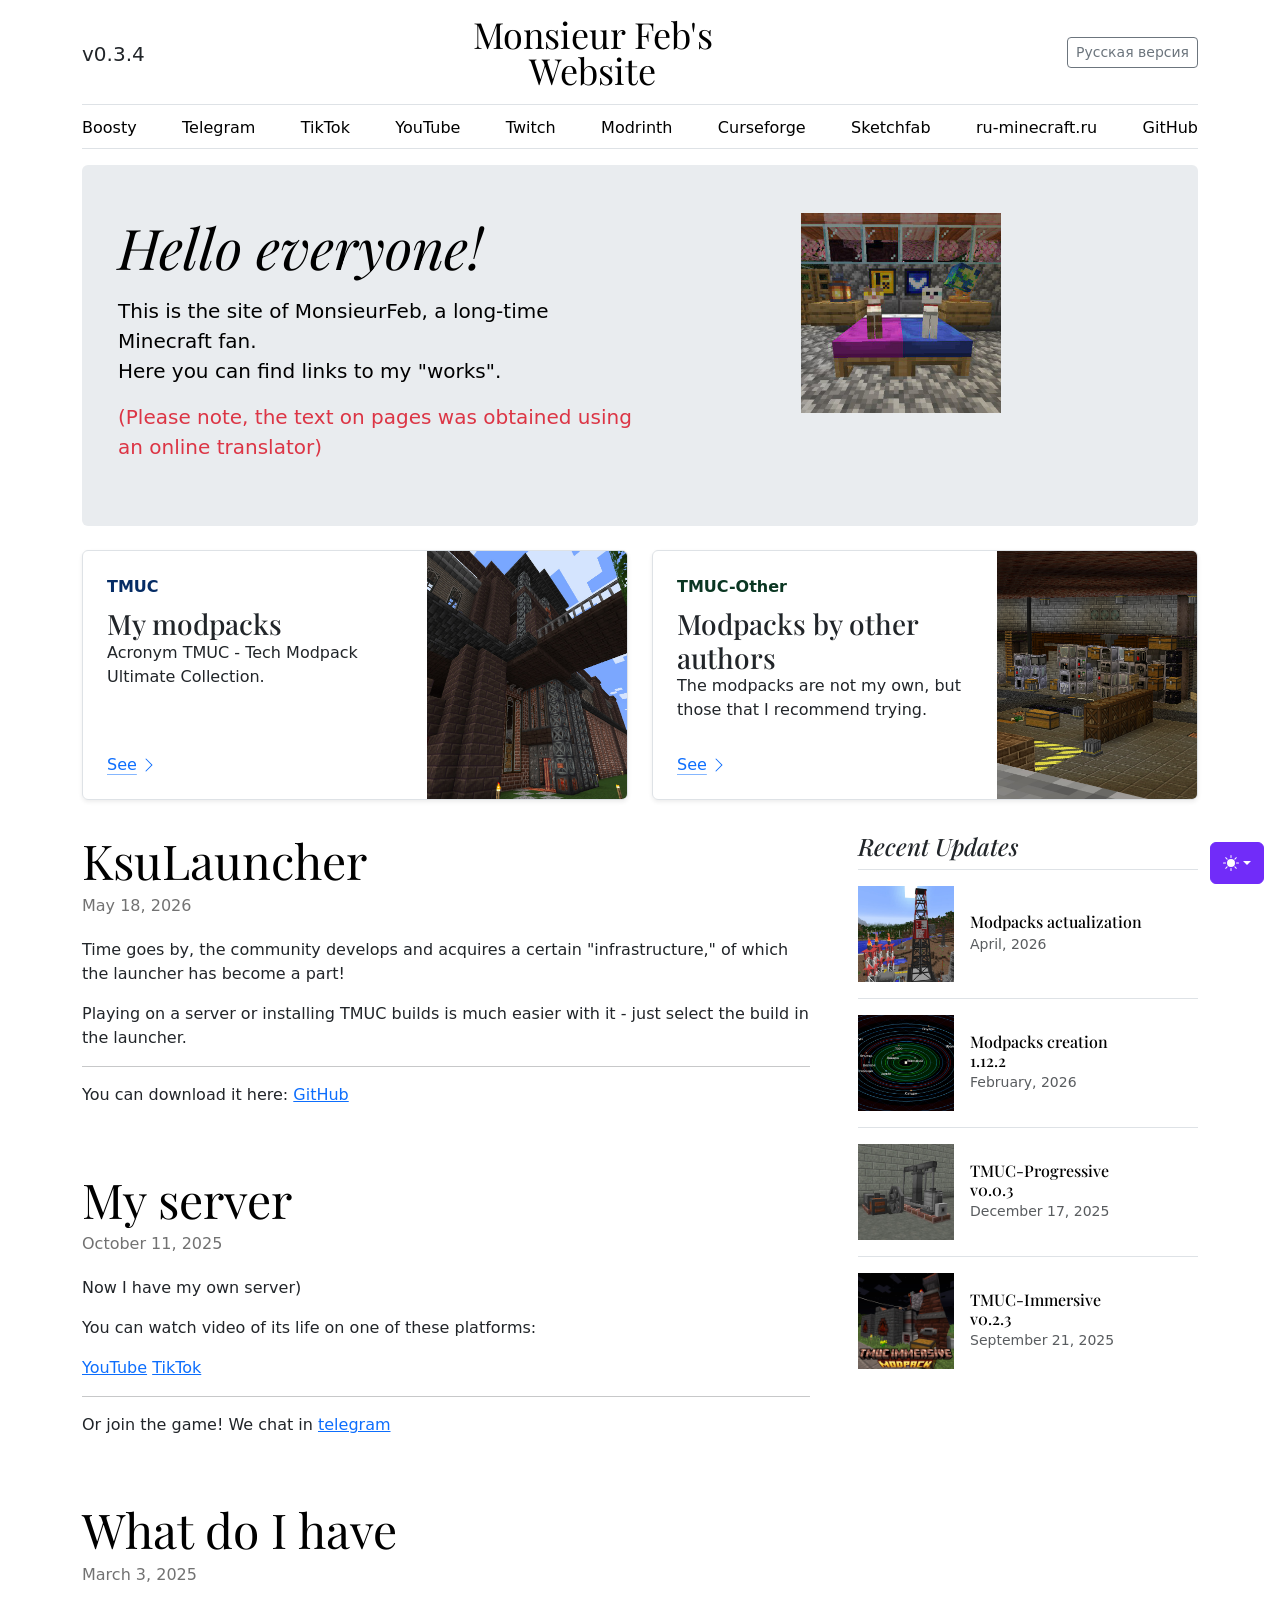
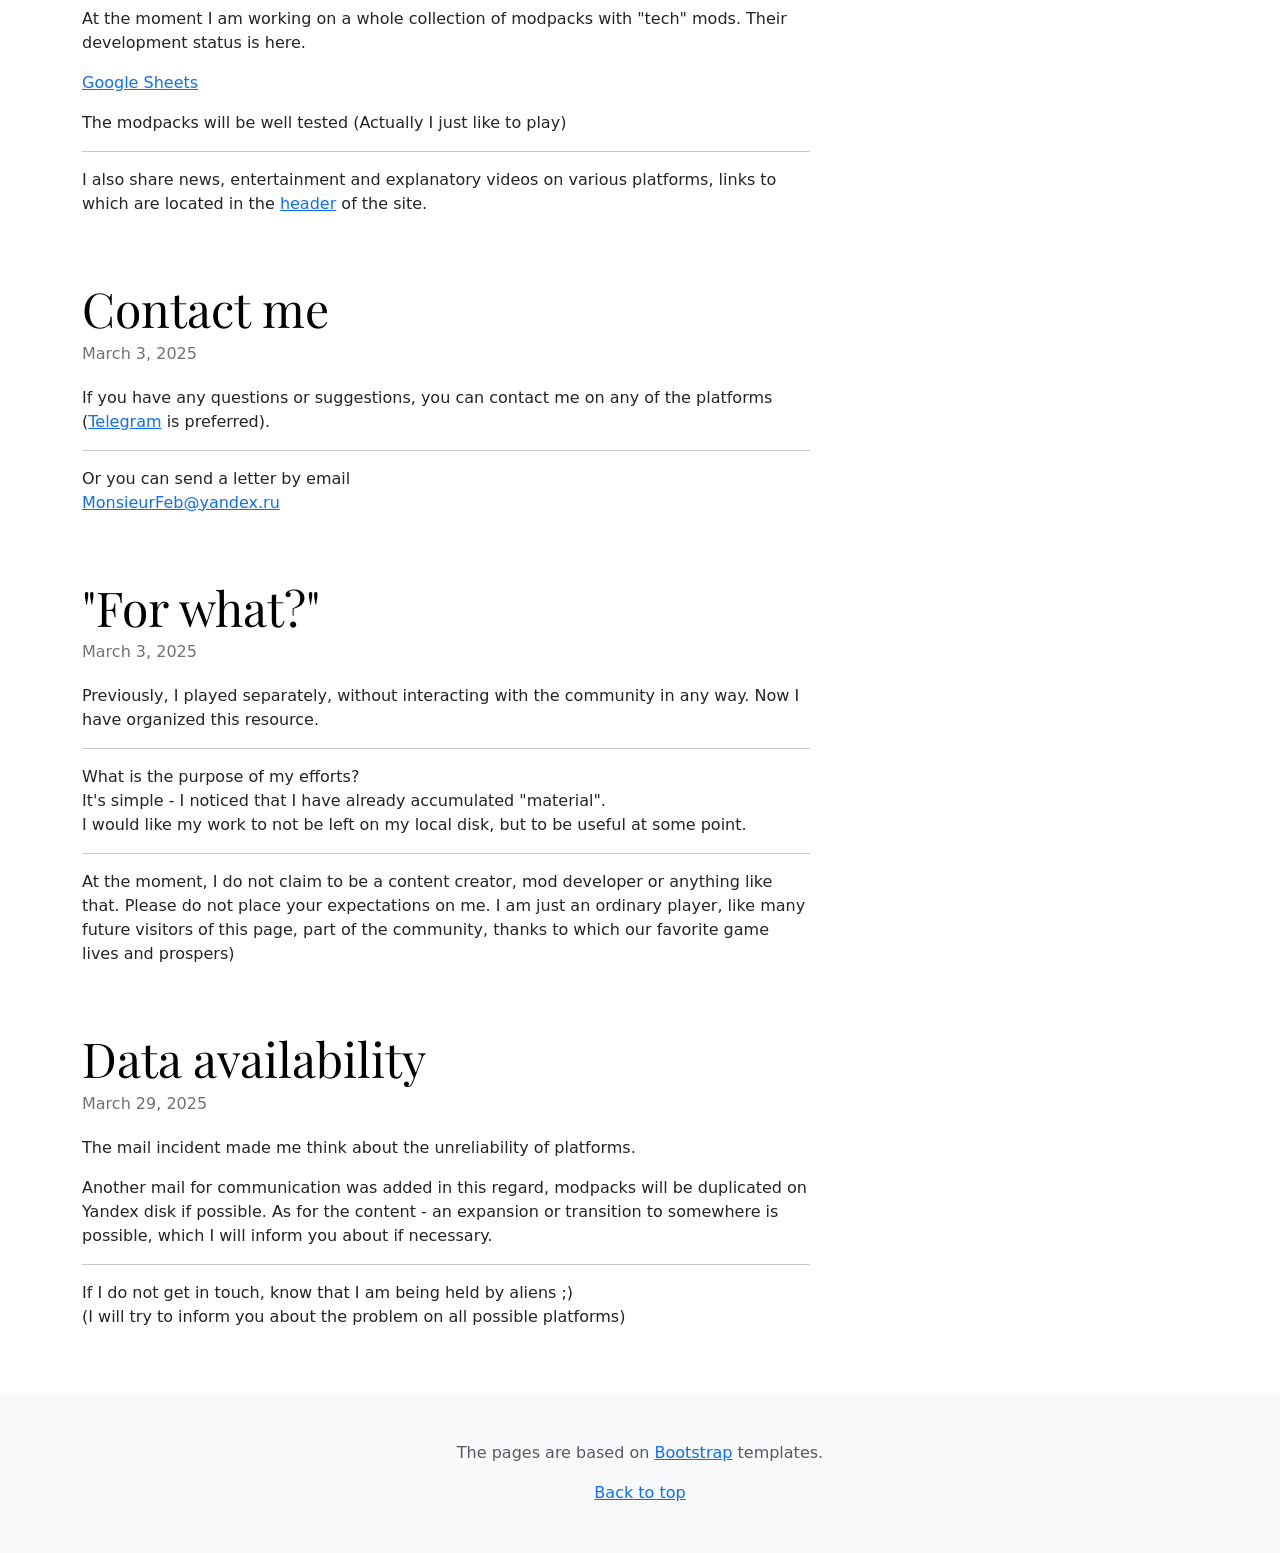
==== eng.html @ 6a34c54e "v0.3.4 - init server page" ====
<!-- <link rel="canonical" href="https://getbootstrap.com/docs/5.3/examples/blog/"> -->
<!doctype html>
<html lang="en" data-bs-theme="auto">
  <head><script src="./assets/js/color-modes.js"></script>

    <meta charset="utf-8">
    <meta name="viewport" content="width=device-width, initial-scale=1">
    <meta name="description" content="">
    <meta name="author" content="Mark Otto, Jacob Thornton, and Bootstrap contributors">
    <meta name="generator" content="Hugo 0.122.0">
    <title>MonsieurFeb's Website</title>
	  <link rel="icon" type="image/x-icon" href="./assets/brand/favicon.ico">
    <link href="./assets/dist/css/bootstrap.min.css" rel="stylesheet">

    <style>
      .bd-placeholder-img {
        font-size: 1.125rem;
        text-anchor: middle;
        -webkit-user-select: none;
        -moz-user-select: none;
        user-select: none;
      }

      @media (min-width: 768px) {
        .bd-placeholder-img-lg {
          font-size: 3.5rem;
        }
      }

      .b-example-divider {
        width: 100%;
        height: 3rem;
        background-color: rgba(0, 0, 0, .1);
        border: solid rgba(0, 0, 0, .15);
        border-width: 1px 0;
        box-shadow: inset 0 .5em 1.5em rgba(0, 0, 0, .1), inset 0 .125em .5em rgba(0, 0, 0, .15);
      }

      .b-example-vr {
        flex-shrink: 0;
        width: 1.5rem;
        height: 100vh;
      }

      .bi {
        vertical-align: -.125em;
        fill: currentColor;
      }

      .nav-scroller {
        position: relative;
        z-index: 2;
        height: 2.75rem;
        overflow-y: hidden;
      }

      .nav-scroller .nav {
        display: flex;
        flex-wrap: nowrap;
        padding-bottom: 1rem;
        margin-top: -1px;
        overflow-x: auto;
        text-align: center;
        white-space: nowrap;
        -webkit-overflow-scrolling: touch;
      }

      .btn-bd-primary {
        --bd-violet-bg: #712cf9;
        --bd-violet-rgb: 112.520718, 44.062154, 249.437846;

        --bs-btn-font-weight: 600;
        --bs-btn-color: var(--bs-white);
        --bs-btn-bg: var(--bd-violet-bg);
        --bs-btn-border-color: var(--bd-violet-bg);
        --bs-btn-hover-color: var(--bs-white);
        --bs-btn-hover-bg: #6528e0;
        --bs-btn-hover-border-color: #6528e0;
        --bs-btn-focus-shadow-rgb: var(--bd-violet-rgb);
        --bs-btn-active-color: var(--bs-btn-hover-color);
        --bs-btn-active-bg: #5a23c8;
        --bs-btn-active-border-color: #5a23c8;
      }

      .bd-mode-toggle {
        z-index: 1500;
      }

      .bd-mode-toggle .dropdown-menu .active .bi {
        display: block !important;
      }
    </style>
    
    <!-- Custom styles for this template -->
    <link href="https://fonts.googleapis.com/css?family=Playfair&#43;Display:700,900&amp;display=swap" rel="stylesheet">
    <!-- Custom styles for this template -->
    <link href="assets/css/blog.css" rel="stylesheet">
  </head>
  <body>
    <svg xmlns="http://www.w3.org/2000/svg" class="d-none">
      <symbol id="check2" viewBox="0 0 16 16">
        <path d="M13.854 3.646a.5.5 0 0 1 0 .708l-7 7a.5.5 0 0 1-.708 0l-3.5-3.5a.5.5 0 1 1 .708-.708L6.5 10.293l6.646-6.647a.5.5 0 0 1 .708 0z"/>
      </symbol>
      <symbol id="circle-half" viewBox="0 0 16 16">
        <path d="M8 15A7 7 0 1 0 8 1v14zm0 1A8 8 0 1 1 8 0a8 8 0 0 1 0 16z"/>
      </symbol>
      <symbol id="moon-stars-fill" viewBox="0 0 16 16">
        <path d="M6 .278a.768.768 0 0 1 .08.858 7.208 7.208 0 0 0-.878 3.46c0 4.021 3.278 7.277 7.318 7.277.527 0 1.04-.055 1.533-.16a.787.787 0 0 1 .81.316.733.733 0 0 1-.031.893A8.349 8.349 0 0 1 8.344 16C3.734 16 0 12.286 0 7.71 0 4.266 2.114 1.312 5.124.06A.752.752 0 0 1 6 .278z"/>
        <path d="M10.794 3.148a.217.217 0 0 1 .412 0l.387 1.162c.173.518.579.924 1.097 1.097l1.162.387a.217.217 0 0 1 0 .412l-1.162.387a1.734 1.734 0 0 0-1.097 1.097l-.387 1.162a.217.217 0 0 1-.412 0l-.387-1.162A1.734 1.734 0 0 0 9.31 6.593l-1.162-.387a.217.217 0 0 1 0-.412l1.162-.387a1.734 1.734 0 0 0 1.097-1.097l.387-1.162zM13.863.099a.145.145 0 0 1 .274 0l.258.774c.115.346.386.617.732.732l.774.258a.145.145 0 0 1 0 .274l-.774.258a1.156 1.156 0 0 0-.732.732l-.258.774a.145.145 0 0 1-.274 0l-.258-.774a1.156 1.156 0 0 0-.732-.732l-.774-.258a.145.145 0 0 1 0-.274l.774-.258c.346-.115.617-.386.732-.732L13.863.1z"/>
      </symbol>
      <symbol id="sun-fill" viewBox="0 0 16 16">
        <path d="M8 12a4 4 0 1 0 0-8 4 4 0 0 0 0 8zM8 0a.5.5 0 0 1 .5.5v2a.5.5 0 0 1-1 0v-2A.5.5 0 0 1 8 0zm0 13a.5.5 0 0 1 .5.5v2a.5.5 0 0 1-1 0v-2A.5.5 0 0 1 8 13zm8-5a.5.5 0 0 1-.5.5h-2a.5.5 0 0 1 0-1h2a.5.5 0 0 1 .5.5zM3 8a.5.5 0 0 1-.5.5h-2a.5.5 0 0 1 0-1h2A.5.5 0 0 1 3 8zm10.657-5.657a.5.5 0 0 1 0 .707l-1.414 1.415a.5.5 0 1 1-.707-.708l1.414-1.414a.5.5 0 0 1 .707 0zm-9.193 9.193a.5.5 0 0 1 0 .707L3.05 13.657a.5.5 0 0 1-.707-.707l1.414-1.414a.5.5 0 0 1 .707 0zm9.193 2.121a.5.5 0 0 1-.707 0l-1.414-1.414a.5.5 0 0 1 .707-.707l1.414 1.414a.5.5 0 0 1 0 .707zM4.464 4.465a.5.5 0 0 1-.707 0L2.343 3.05a.5.5 0 1 1 .707-.707l1.414 1.414a.5.5 0 0 1 0 .708z"/>
      </symbol>
    </svg>

    <div class="dropdown position-fixed bottom-0 end-0 mb-3 me-3 bd-mode-toggle">
      <button class="btn btn-bd-primary py-2 dropdown-toggle d-flex align-items-center"
              id="bd-theme"
              type="button"
              aria-expanded="false"
              data-bs-toggle="dropdown"
              aria-label="Toggle theme (auto)">
        <svg class="bi my-1 theme-icon-active" width="1em" height="1em"><use href="#circle-half"></use></svg>
        <span class="visually-hidden" id="bd-theme-text">Toggle theme</span>
      </button>
      <ul class="dropdown-menu dropdown-menu-end shadow" aria-labelledby="bd-theme-text">
        <li>
          <button type="button" class="dropdown-item d-flex align-items-center" data-bs-theme-value="light" aria-pressed="false">
            <svg class="bi me-2 opacity-50" width="1em" height="1em"><use href="#sun-fill"></use></svg>
            Light
            <svg class="bi ms-auto d-none" width="1em" height="1em"><use href="#check2"></use></svg>
          </button>
        </li>
        <li>
          <button type="button" class="dropdown-item d-flex align-items-center" data-bs-theme-value="dark" aria-pressed="false">
            <svg class="bi me-2 opacity-50" width="1em" height="1em"><use href="#moon-stars-fill"></use></svg>
            Dark
            <svg class="bi ms-auto d-none" width="1em" height="1em"><use href="#check2"></use></svg>
          </button>
        </li>
        <li>
          <button type="button" class="dropdown-item d-flex align-items-center active" data-bs-theme-value="auto" aria-pressed="true">
            <svg class="bi me-2 opacity-50" width="1em" height="1em"><use href="#circle-half"></use></svg>
            Auto
            <svg class="bi ms-auto d-none" width="1em" height="1em"><use href="#check2"></use></svg>
          </button>
        </li>
      </ul>
    </div>

    <svg xmlns="http://www.w3.org/2000/svg" class="d-none">
      <symbol id="aperture" fill="none" stroke="currentColor" stroke-linecap="round" stroke-linejoin="round" stroke-width="2" viewBox="0 0 24 24">
        <circle cx="12" cy="12" r="10"/>
        <path d="M14.31 8l5.74 9.94M9.69 8h11.48M7.38 12l5.74-9.94M9.69 16L3.95 6.06M14.31 16H2.83m13.79-4l-5.74 9.94"/>
      </symbol>
      <symbol id="cart" viewBox="0 0 16 16">
        <path d="M0 1.5A.5.5 0 0 1 .5 1H2a.5.5 0 0 1 .485.379L2.89 3H14.5a.5.5 0 0 1 .49.598l-1 5a.5.5 0 0 1-.465.401l-9.397.472L4.415 11H13a.5.5 0 0 1 0 1H4a.5.5 0 0 1-.491-.408L2.01 3.607 1.61 2H.5a.5.5 0 0 1-.5-.5zM3.102 4l.84 4.479 9.144-.459L13.89 4H3.102zM5 12a2 2 0 1 0 0 4 2 2 0 0 0 0-4zm7 0a2 2 0 1 0 0 4 2 2 0 0 0 0-4zm-7 1a1 1 0 1 1 0 2 1 1 0 0 1 0-2zm7 0a1 1 0 1 1 0 2 1 1 0 0 1 0-2z"/>
      </symbol>
      <symbol id="chevron-right" viewBox="0 0 16 16">
        <path fill-rule="evenodd" d="M4.646 1.646a.5.5 0 0 1 .708 0l6 6a.5.5 0 0 1 0 .708l-6 6a.5.5 0 0 1-.708-.708L10.293 8 4.646 2.354a.5.5 0 0 1 0-.708z"/>
      </symbol>
    </svg>

    <div class="container">
      <header class="border-bottom lh-1 py-3">
        <div class="row flex-nowrap justify-content-between align-items-center">
          <div class="col-1 pt-1">
            <p class="lead my-1">v0.3.4</p>
          </div>
          <div class="col-4 text-center">
            <a class="blog-header-logo text-body-emphasis text-decoration-none" href="#">Monsieur Feb's Website</a>
          </div>
          <div class="col-2 d-flex justify-content-end align-items-center">
            <a class="btn btn-sm btn-outline-secondary" href="index.html">Русская версия</a>
          </div>
        </div>
      </header>

      <div class="nav-scroller py-1 mb-3 border-bottom">
        <nav class="nav nav-underline justify-content-between">
          <a class="nav-item nav-link link-body-emphasis" href="https://boosty.to/monsieurfeb/donate">Boosty</a>
          <a class="nav-item nav-link link-body-emphasis" href="https://t.me/thirdBTP">Telegram</a>
          <a class="nav-item nav-link link-body-emphasis" href="https://www.tiktok.com/@monsieurfeb">TikTok</a>
          <a class="nav-item nav-link link-body-emphasis" href="https://www.youtube.com/@MonsieurFeb">YouTube</a>
          <a class="nav-item nav-link link-body-emphasis" href="https://www.twitch.tv/monsieurfeb">Twitch</a>
          <a class="nav-item nav-link link-body-emphasis" href="https://modrinth.com/user/MonsieurFeb">Modrinth</a>
          <a class="nav-item nav-link link-body-emphasis" href="https://www.curseforge.com/members/MonsieurFeb/projects">Curseforge</a>
          <a class="nav-item nav-link link-body-emphasis" href="https://sketchfab.com/MonsieurFeb">Sketchfab</a>
          <a class="nav-item nav-link link-body-emphasis" href="https://ru-minecraft.ru/user/MonsieurFeb/">ru-minecraft.ru</a>
          <a class="nav-item nav-link link-body-emphasis" href="https://github.com/MonsieurFeb">GitHub</a>
        </nav>
      </div>
    </div>

    <main class="container">
      <div class="p-4 p-md-5 mb-4 rounded text-body-emphasis bg-body-secondary">
        <div class="row">
          <div class="col-lg-6 px-0">
            <h1 class="display-4 fst-italic">Hello everyone!</h1>
            <p class="lead my-3">This is the site of MonsieurFeb, a long-time Minecraft fan.<br>Here you can find links to my "works".</p>
            <p class="lead my-3 text-danger">(Please note, the text on pages was obtained using an online translator)</p>
          </div>
          <div class="col d-flex justify-content-center">
            <img src="./assets/brand/logo.jpg" width="200" height="200" alt="There should be a picture here :(">
          </div>
        </div>
      </div>

      <div class="row mb-2">
        <div class="col-md-6">
          <div class="row g-0 border rounded overflow-hidden flex-md-row mb-4 shadow-sm h-md-250 position-relative">
            <div class="col p-4 d-flex flex-column position-static">
              <strong class="d-inline-block mb-2 text-primary-emphasis">TMUC</strong>
              <h3 class="mb-0">My modpacks</h3>
              <p class="card-text mb-auto">Acronym TMUC - Tech Modpack Ultimate Collection.</p>
              <a href="mpeng.html" class="icon-link gap-1 icon-link-hover stretched-link">
                See
                <svg class="bi"><use xlink:href="#chevron-right"/></svg>
              </a>
            </div>
            <div class="col-auto d-none d-lg-block">
              <img src="./assets/brand/MyModpacksLogo.jpg" height="250" alt="There should be a picture here :(">
            </div>
          </div>
        </div>
        <div class="col-md-6">
          <div class="row g-0 border rounded overflow-hidden flex-md-row mb-4 shadow-sm h-md-250 position-relative">
            <div class="col p-4 d-flex flex-column position-static">
              <strong class="d-inline-block mb-2 text-success-emphasis">TMUC-Other</strong>
              <h3 class="mb-0">Modpacks by other authors</h3>
              <p class="mb-auto">The modpacks are not my own, but those that I recommend trying.</p>
              <a href="mpeng.html#otherauthors" class="icon-link gap-1 icon-link-hover stretched-link">
                See
                <svg class="bi"><use xlink:href="#chevron-right"/></svg>
              </a>
            </div>
            <div class="col-auto d-none d-lg-block">
              <img src="./assets/brand/OtherModpacksLogo.jpg" height="250" alt="There should be a picture here :(">
            </div>
          </div>
        </div>
      </div>

      <div class="row g-5">
        <div class="col-md-8">
          <article class="blog-post">
            <h2 class="display-5 link-body-emphasis mb-1">KsuLauncher</h2>
            <p class="blog-post-meta">May 18, 2026</p>
            <p></p>
            <p>Time goes by, the community develops and acquires a certain "infrastructure," of which the launcher has become a part!</p>
            <p>Playing on a server or installing TMUC builds is much easier with it - just select the build in the launcher.</p>
            <hr>
            <p>You can download it here: <a href="https://github.com/MonsieurFeb/ksuserver-launcher/releases">GitHub</a></p>
          </article>

          <article class="blog-post">
            <h2 class="display-5 link-body-emphasis mb-1">My server</h2>
            <p class="blog-post-meta">October 11, 2025</p>
            <p>Now I have my own server)</p>
            <p>You can watch video of its life on one of these platforms:</p>
            <p>
              <a href="https://www.youtube.com/playlist?list=PLwB268AI7jczYGq-Z_gXDvkkrSiozGg8n">YouTube</a>
              <a href="https://vt.tiktok.com/ZSyK8AmGc/">TikTok</a>
            </p>
            <hr>
            <p>Or join the game! We chat in <a href="https://t.me/thirdBTP">telegram</a></p>
          </article>

          <article class="blog-post">
            <h2 class="display-5 link-body-emphasis mb-1">What do I have</h2>
            <p class="blog-post-meta">March 3, 2025</p>
            <p>At the moment I am working on a whole collection of modpacks with "tech" mods. Their development status is here.</p>
            <p><a href="https://docs.google.com/spreadsheets/d/1u5vIX8oGjELeDfsSiaR8NvIATlkEW-N-MmX3r2Xlx8Q/edit?usp=sharing">Google Sheets</a></p>
            <p>The modpacks will be well tested (Actually I just like to play)</p>
            <hr>
            <p>I also share news, entertainment and explanatory videos on various platforms, links to which are located in the <a href="#">header</a> of the site.</p>
          </article>

          <article class="blog-post">
            <h2 class="display-5 link-body-emphasis mb-1">Contact me</h2>
            <p class="blog-post-meta">March 3, 2025</p>
            <p>If you have any questions or suggestions, you can contact me on any of the platforms (<a href="https://t.me/thirdBTP/824">Telegram</a>
              is preferred).</p>
            <hr>
            <p>Or you can send a letter by email<br><a href="mailto:MonsieurFeb@yandex.ru">MonsieurFeb@yandex.ru</a></p>
          </article>

          <article class="blog-post">
            <h2 class="display-5 link-body-emphasis mb-1">"For what?"</h2>
            <p class="blog-post-meta">March 3, 2025</p>
            <p>Previously, I played separately, without interacting with the community in any way. Now I have organized this resource.</p>
            <hr>
            <p>What is the purpose of my efforts?<br>
              It's simple - I noticed that I have already accumulated "material".<br>
              I would like my work to not be left on my local disk, but to be useful at some point.</p>
            <hr>
            <p>At the moment, I do not claim to be a content creator, mod developer or anything like that.
              Please do not place your expectations on me.
              I am just an ordinary player, like many future visitors of this page, part of the community, thanks to which our favorite game lives and prospers)</p>
          </article>

          <article id="attention" class="blog-post">
            <h2 class="display-5 link-body-emphasis mb-1">Data availability</h2>
            <p class="blog-post-meta">March 29, 2025</p>
            <p>The mail incident made me think about the unreliability of platforms.</p>
            <p>Another mail for communication was added in this regard, modpacks will be duplicated on
              Yandex disk if possible. As for the content - an expansion or transition to somewhere is possible, which I will inform you about if necessary.</p>
            <hr>
            <p>If I do not get in touch, know that I am being held by aliens ;)
              <br>(I will try to inform you about the problem on all possible platforms)</p>
          </article>
        </div>

        <div class="col-md-4">
          <div class="position-sticky" style="top: 1rem;">
            <div>
              <h4 class="fst-italic">Recent Updates</h4>
              <ul class="list-unstyled">
                <li>
                  <a class="d-flex flex-column flex-lg-row gap-3 align-items-start align-items-lg-center py-3 link-body-emphasis text-decoration-none border-top" href="mpeng.html">
                    <img src="assets/brand/icon/HBM.jpg" height="96" alt="There should be a picture here :(">
                    <div class="col-lg-8">
                      <h6 class="mb-0">Modpacks actualization<br> </h6>
                      <small class="text-body-secondary">April, 2026</small>
                    </div>
                  </a>
                </li>
                <li>
                  <a class="d-flex flex-column flex-lg-row gap-3 align-items-start align-items-lg-center py-3 link-body-emphasis text-decoration-none border-top" href="mpeng.html#ClassicalSpace">
                    <img src="./assets/brand/icon/ClassicalSpace.jpg" height="96" alt="There should be a picture here :(">
                    <div class="col-lg-8">
                      <h6 class="mb-0">Modpacks creation<br>1.12.2</h6>
                      <small class="text-body-secondary">February, 2026</small>
                    </div>
                  </a>
                </li>
                <li>
                  <a class="d-flex flex-column flex-lg-row gap-3 align-items-start align-items-lg-center py-3 link-body-emphasis text-decoration-none border-top" href="mpeng.html#Progressive">
                    <img src="assets/brand/icon/Progressive.jpg" height="96" alt="There should be a picture here :(">
                    <div class="col-lg-8">
                      <h6 class="mb-0">TMUC-Progressive<br>v0.0.3</h6>
                      <small class="text-body-secondary">December 17, 2025</small>
                    </div>
                  </a>
                </li>
                <li>
                  <a class="d-flex flex-column flex-lg-row gap-3 align-items-start align-items-lg-center py-3 link-body-emphasis text-decoration-none border-top" href="mpeng.html#Immersive">
                    <img src="assets/brand/icon/Immersive.jpg" height="96" alt="There should be a picture here :(">
                    <div class="col-lg-8">
                      <h6 class="mb-0">TMUC-Immersive<br>v0.2.3</h6>
                      <small class="text-body-secondary">September 21, 2025</small>
                    </div>
                  </a>
                </li>
<!--                <li>-->
<!--                  <a class="d-flex flex-column flex-lg-row gap-3 align-items-start align-items-lg-center py-3 link-body-emphasis text-decoration-none border-top" href="modpacks.html#immersive">-->
<!--                    <img src="assets/brand/icon/Immersive.jpg" height="96" alt="There should be a picture here :(">-->
<!--                    <div class="col-lg-8">-->
<!--                      <h6 class="mb-0">TMUC-Immersive<br>v0.2.2</h6>-->
<!--                      <small class="text-body-secondary">August 19, 2025</small>-->
<!--                    </div>-->
<!--                  </a>-->
<!--                </li>-->
<!--                <li>-->
<!--                  <a class="d-flex flex-column flex-lg-row gap-3 align-items-start align-items-lg-center py-3 link-body-emphasis text-decoration-none border-top" href="modpacks.html#otherside">-->
<!--                    <img src="assets/brand/icon/OtherSide.jpg" height="96" alt="There should be a picture here :(">-->
<!--                    <div class="col-lg-8">-->
<!--                      <h6 class="mb-0">TMUC-OtherSide<br>v0.0.1</h6>-->
<!--                      <small class="text-body-secondary">June 27, 2025</small>-->
<!--                    </div>-->
<!--                  </a>-->
<!--                </li>-->
<!--                <li>-->
<!--                  <a class="d-flex flex-column flex-lg-row gap-3 align-items-start align-items-lg-center py-3 link-body-emphasis text-decoration-none border-top" href="mpeng.html#vanguard">-->
<!--                    <img src="assets/brand/icon/Vanguard.jpg" height="96" alt="There should be a picture here :(">-->
<!--                    <div class="col-lg-8">-->
<!--                      <h6 class="mb-0">TMUC-Vanguard<br>v0.0.1</h6>-->
<!--                      <small class="text-body-secondary">June 18, 2025</small>-->
<!--                    </div>-->
<!--                  </a>-->
<!--                </li>-->
              </ul>
            </div>
          </div>
        </div>
      </div>
    </main>

    <footer class="py-5 text-center text-body-secondary bg-body-tertiary">
      <p>The pages are based on <a href="https://getbootstrap.com/">Bootstrap</a> templates.</p>
      <p class="mb-0">
        <a href="#">Back to top</a>
      </p>
    </footer>
    <script src="./assets/dist/js/bootstrap.bundle.min.js"></script>

  </body>
</html>
---- assets/css/blog.css ----
/* stylelint-disable @stylistic/selector-list-comma-newline-after */

.blog-header-logo {
  font-family: "Playfair Display", Georgia, "Times New Roman", serif/*rtl:Amiri, Georgia, "Times New Roman", serif*/;
  font-size: 2.25rem;
}

.blog-header-logo:hover {
  text-decoration: none;
}

h1, h2, h3, h4, h5, h6 {
  font-family: "Playfair Display", Georgia, "Times New Roman", serif/*rtl:Amiri, Georgia, "Times New Roman", serif*/;
}

.flex-auto {
  flex: 0 0 auto;
}

.h-250 { height: 250px; }
@media (min-width: 768px) {
  .h-md-250 { height: 250px; }
}

/* Pagination */
.blog-pagination {
  margin-bottom: 4rem;
}

/*
 * Blog posts
 */
.blog-post {
  margin-bottom: 4rem;
}
.blog-post-meta {
  margin-bottom: 1.25rem;
  color: #727272;
}
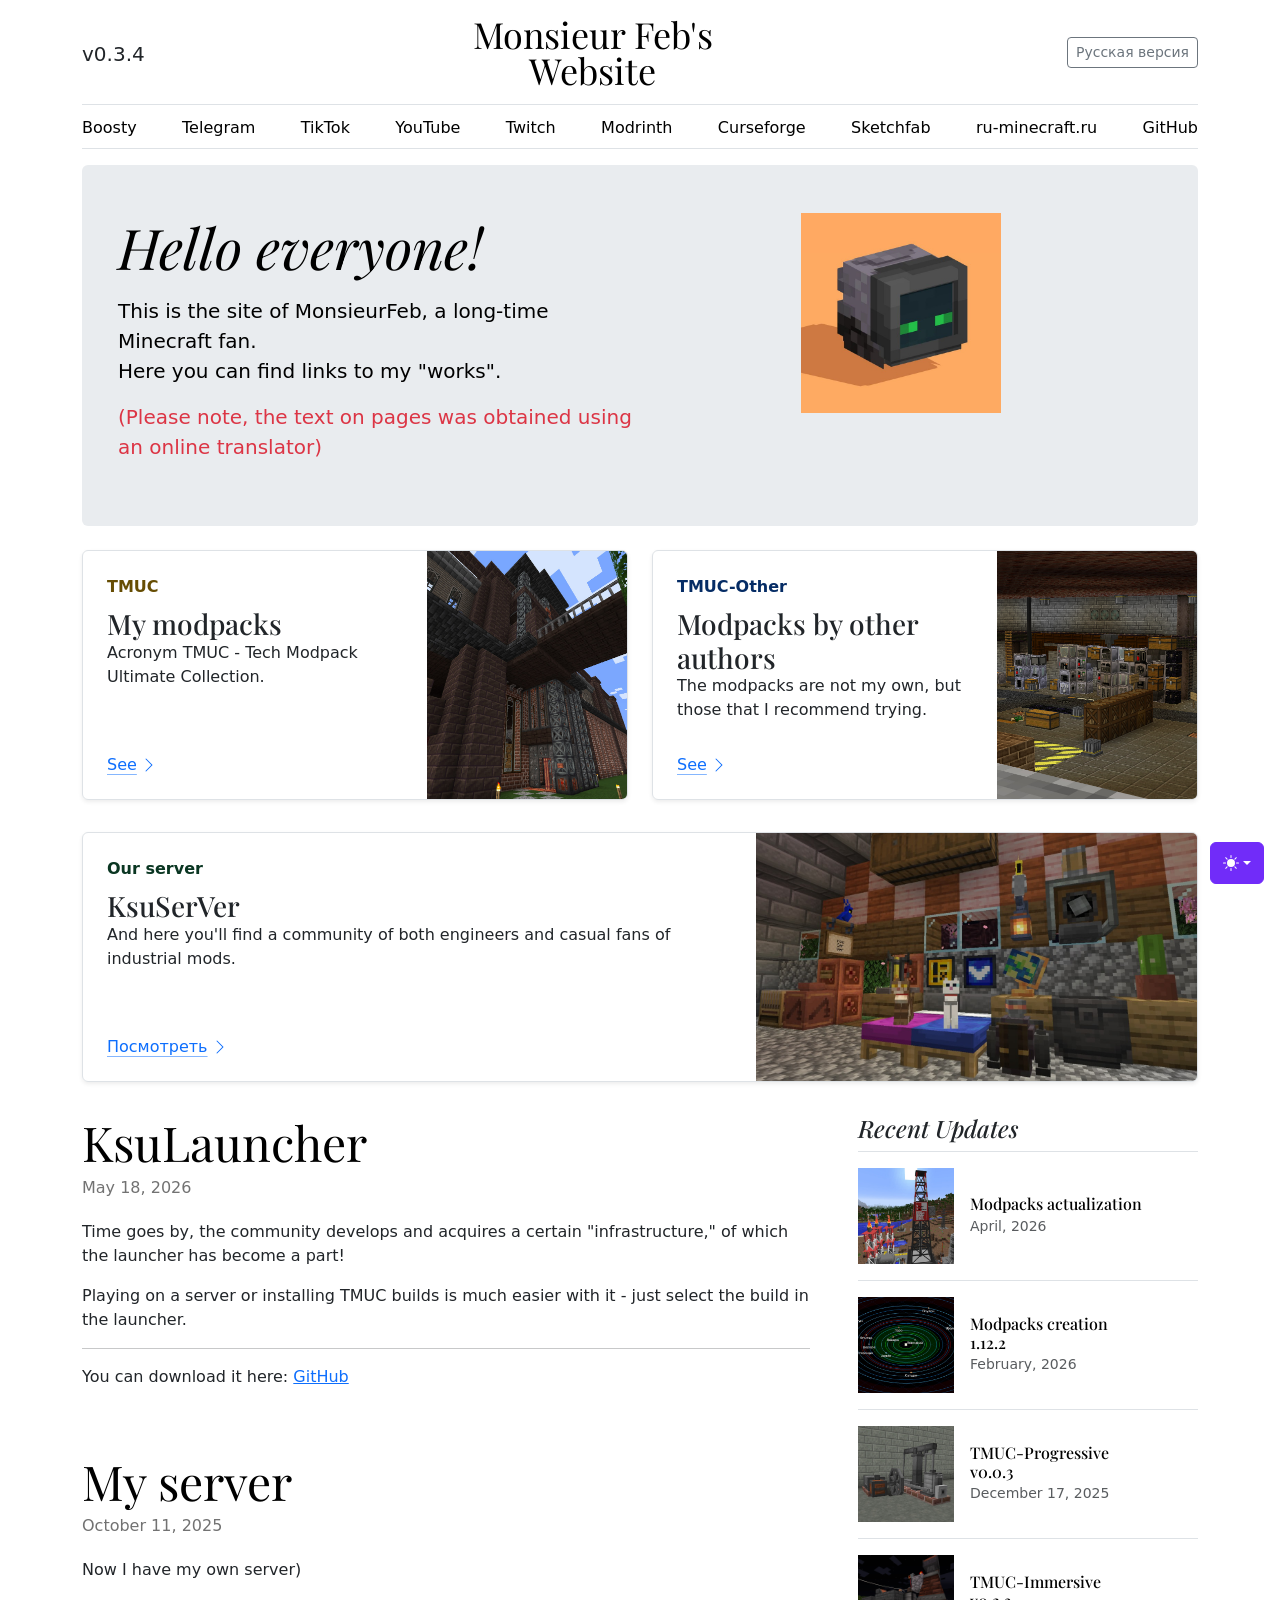
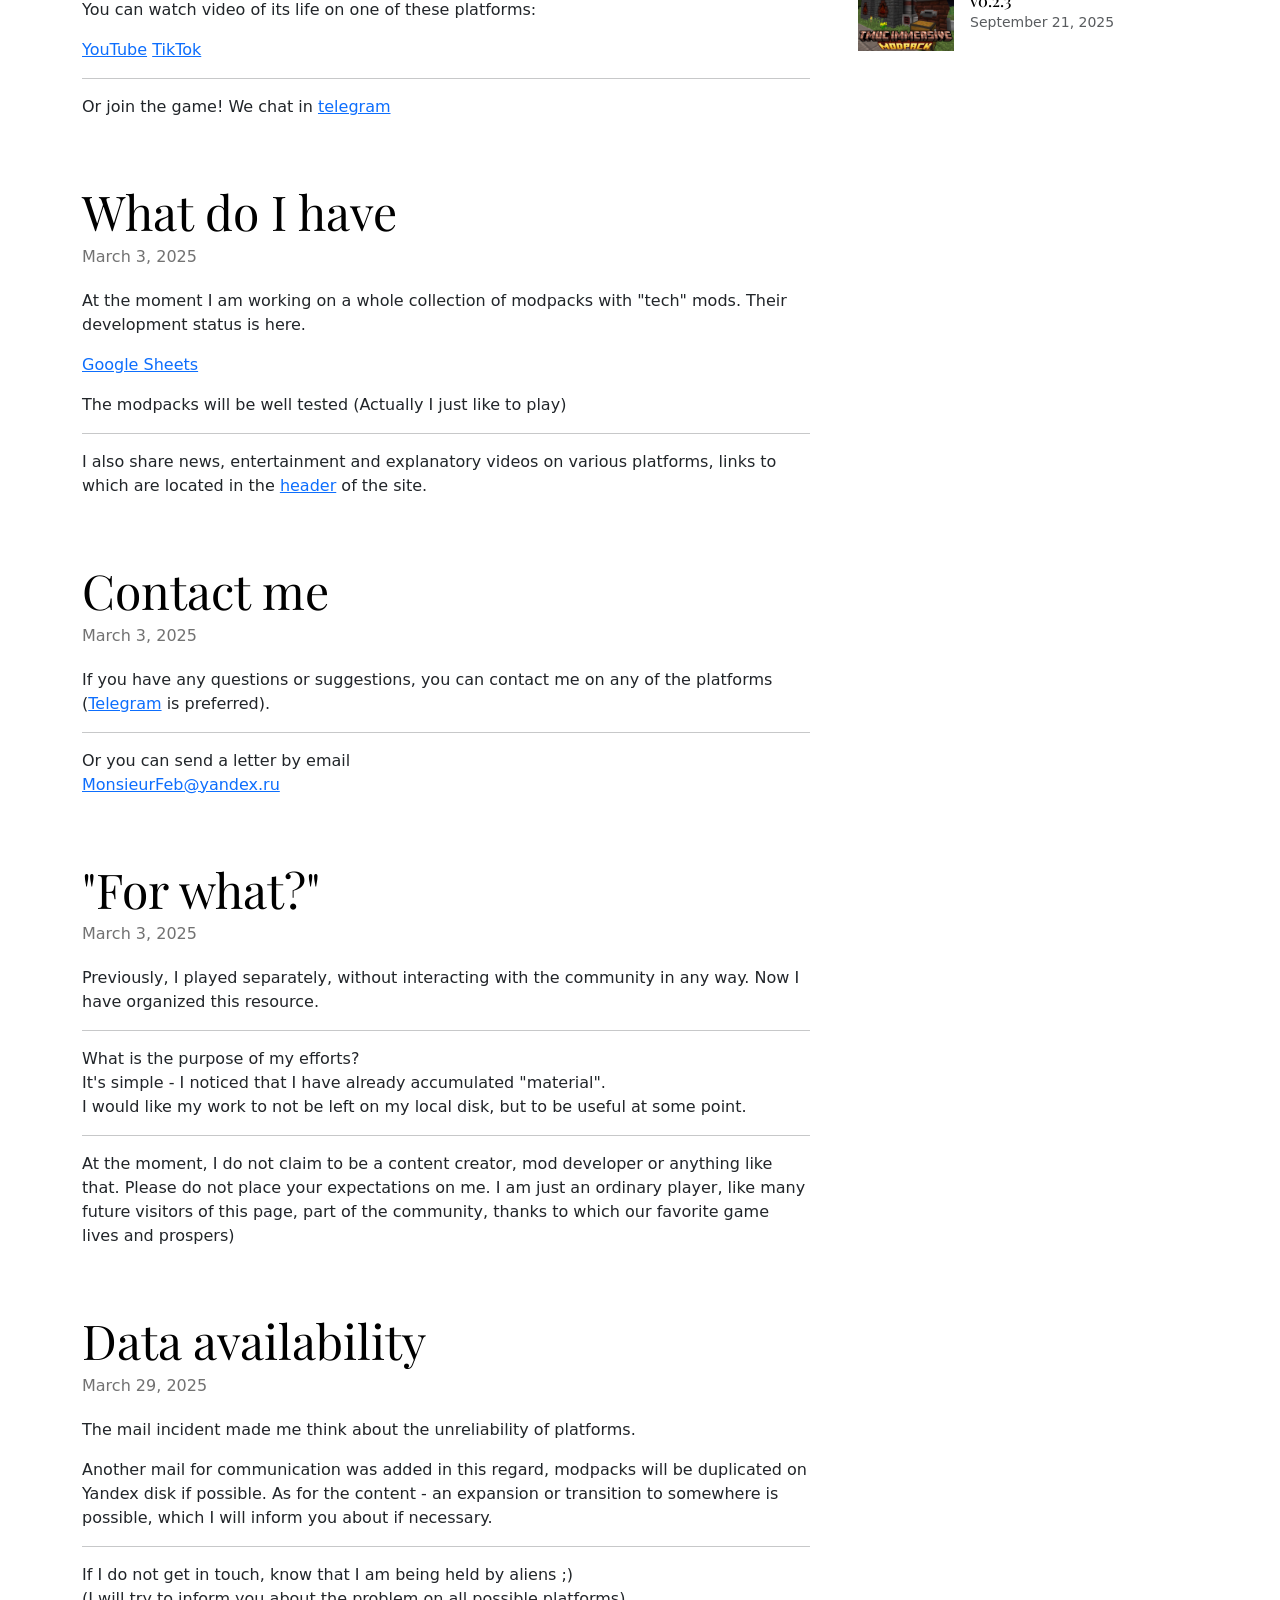
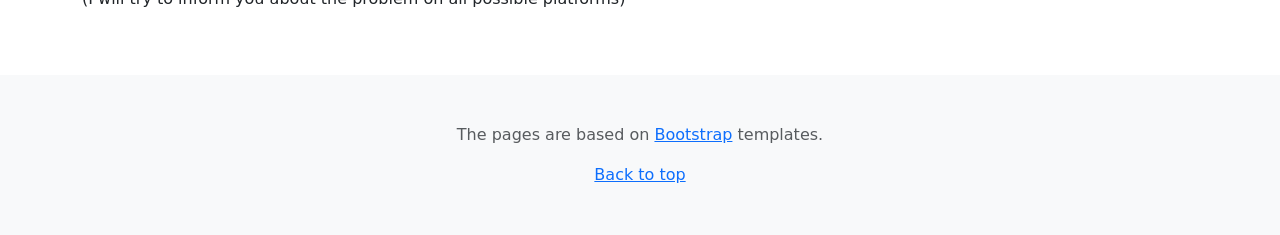
==== commit 784f4d24: "v0.3.4 - eng server page" ====
--- a/eng.html
+++ b/eng.html
@@ -3,13 +3,32 @@
 <html lang="en" data-bs-theme="auto">
   <head><script src="./assets/js/color-modes.js"></script>
 
+    <!-- SEO Meta Tags -->
+    <link rel="alternate" hreflang="ru" href="https://monsieurfeb.github.io/" />
+    <meta name="description" content="The main hub of MonsieurFeb. Stay updated with TMUC industrial modpack development, KsuLauncher updates, server news, and author contacts.">
+    <meta name="keywords" content="MonsieurFeb, MonsieurFeb hub, minecraft news, TMUC news, KsuLauncher, KsuServer, industrial minecraft blog">
+    <meta name="author" content="MonsieurFeb">
+    <meta name="robots" content="index, follow">
+
+    <!-- Open Graph (Compact preview) -->
+    <meta property="og:type" content="website">
+    <meta property="og:url" content="https://monsieurfeb.github.io/eng.html">
+    <meta property="og:title" content="MonsieurFeb's Website — Project Hub & News">
+    <meta property="og:description" content="Official website of MonsieurFeb. Project updates, useful links, modpack status, and social media channels.">
+    <meta property="og:image" content="https://monsieurfeb.github.io/assets/brand/MonsieurFeb.jpg">
+
+    <!-- Twitter Card (Summary mode) -->
+    <meta name="twitter:card" content="summary">
+    <meta name="twitter:url" content="https://monsieurfeb.github.io/eng.html">
+    <meta name="twitter:title" content="MonsieurFeb's Website">
+    <meta name="twitter:description" content="Main project hub: news about TMUC industrial modpacks, launcher, and server updates.">
+    <meta name="twitter:image" content="https://monsieurfeb.github.io/assets/brand/MonsieurFeb.jpg">
+
+    <!-- Base meta tags for responsiveness and encoding -->
     <meta charset="utf-8">
     <meta name="viewport" content="width=device-width, initial-scale=1">
-    <meta name="description" content="">
-    <meta name="author" content="Mark Otto, Jacob Thornton, and Bootstrap contributors">
-    <meta name="generator" content="Hugo 0.122.0">
-    <title>MonsieurFeb's Website</title>
-	  <link rel="icon" type="image/x-icon" href="./assets/brand/favicon.ico">
+    <title>MonsieurFeb | Minecraft Tech Modpacks & Server Hub</title>
+    <link rel="icon" type="image/x-icon" href="./assets/brand/favicon.ico">
     <link href="./assets/dist/css/bootstrap.min.css" rel="stylesheet">
 
     <style>
@@ -178,16 +197,16 @@
 
       <div class="nav-scroller py-1 mb-3 border-bottom">
         <nav class="nav nav-underline justify-content-between">
-          <a class="nav-item nav-link link-body-emphasis" href="https://boosty.to/monsieurfeb/donate">Boosty</a>
-          <a class="nav-item nav-link link-body-emphasis" href="https://t.me/thirdBTP">Telegram</a>
-          <a class="nav-item nav-link link-body-emphasis" href="https://www.tiktok.com/@monsieurfeb">TikTok</a>
-          <a class="nav-item nav-link link-body-emphasis" href="https://www.youtube.com/@MonsieurFeb">YouTube</a>
-          <a class="nav-item nav-link link-body-emphasis" href="https://www.twitch.tv/monsieurfeb">Twitch</a>
-          <a class="nav-item nav-link link-body-emphasis" href="https://modrinth.com/user/MonsieurFeb">Modrinth</a>
-          <a class="nav-item nav-link link-body-emphasis" href="https://www.curseforge.com/members/MonsieurFeb/projects">Curseforge</a>
-          <a class="nav-item nav-link link-body-emphasis" href="https://sketchfab.com/MonsieurFeb">Sketchfab</a>
-          <a class="nav-item nav-link link-body-emphasis" href="https://ru-minecraft.ru/user/MonsieurFeb/">ru-minecraft.ru</a>
-          <a class="nav-item nav-link link-body-emphasis" href="https://github.com/MonsieurFeb">GitHub</a>
+          <a class="nav-item nav-link link-body-emphasis" href="https://boosty.to/monsieurfeb/donate" rel="sponsored noopener noreferrer" target="_blank">Boosty</a>
+          <a class="nav-item nav-link link-body-emphasis" href="https://t.me/thirdBTP" rel="nofollow noopener noreferrer" target="_blank">Telegram</a>
+          <a class="nav-item nav-link link-body-emphasis" href="https://www.tiktok.com/@monsieurfeb" rel="noopener noreferrer" target="_blank">TikTok</a>
+          <a class="nav-item nav-link link-body-emphasis" href="https://www.youtube.com/@MonsieurFeb" rel="noopener noreferrer" target="_blank">YouTube</a>
+          <a class="nav-item nav-link link-body-emphasis" href="https://www.twitch.tv/monsieurfeb" rel="noopener noreferrer" target="_blank">Twitch</a>
+          <a class="nav-item nav-link link-body-emphasis" href="https://modrinth.com/user/MonsieurFeb" rel="noopener noreferrer" target="_blank">Modrinth</a>
+          <a class="nav-item nav-link link-body-emphasis" href="https://www.curseforge.com/members/MonsieurFeb/projects" rel="noopener noreferrer" target="_blank">Curseforge</a>
+          <a class="nav-item nav-link link-body-emphasis" href="https://sketchfab.com/MonsieurFeb" rel="noopener noreferrer" target="_blank">Sketchfab</a>
+          <a class="nav-item nav-link link-body-emphasis" href="https://ru-minecraft.ru/user/MonsieurFeb/" rel="nofollow noopener noreferrer" target="_blank">ru-minecraft.ru</a>
+          <a class="nav-item nav-link link-body-emphasis" href="https://github.com/MonsieurFeb" rel="noopener noreferrer" target="_blank">GitHub</a>
         </nav>
       </div>
     </div>
@@ -201,7 +220,7 @@
             <p class="lead my-3 text-danger">(Please note, the text on pages was obtained using an online translator)</p>
           </div>
           <div class="col d-flex justify-content-center">
-            <img src="./assets/brand/logo.jpg" width="200" height="200" alt="There should be a picture here :(">
+            <img src="./assets/brand/MonsieurFeb.jpg" width="200" height="200" alt="There should be a picture here :(">
           </div>
         </div>
       </div>
@@ -210,7 +229,7 @@
         <div class="col-md-6">
           <div class="row g-0 border rounded overflow-hidden flex-md-row mb-4 shadow-sm h-md-250 position-relative">
             <div class="col p-4 d-flex flex-column position-static">
-              <strong class="d-inline-block mb-2 text-primary-emphasis">TMUC</strong>
+              <strong class="d-inline-block mb-2 text-warning-emphasis">TMUC</strong>
               <h3 class="mb-0">My modpacks</h3>
               <p class="card-text mb-auto">Acronym TMUC - Tech Modpack Ultimate Collection.</p>
               <a href="mpeng.html" class="icon-link gap-1 icon-link-hover stretched-link">
@@ -226,7 +245,7 @@
         <div class="col-md-6">
           <div class="row g-0 border rounded overflow-hidden flex-md-row mb-4 shadow-sm h-md-250 position-relative">
             <div class="col p-4 d-flex flex-column position-static">
-              <strong class="d-inline-block mb-2 text-success-emphasis">TMUC-Other</strong>
+              <strong class="d-inline-block mb-2 text-primary-emphasis">TMUC-Other</strong>
               <h3 class="mb-0">Modpacks by other authors</h3>
               <p class="mb-auto">The modpacks are not my own, but those that I recommend trying.</p>
               <a href="mpeng.html#otherauthors" class="icon-link gap-1 icon-link-hover stretched-link">
@@ -236,6 +255,25 @@
             </div>
             <div class="col-auto d-none d-lg-block">
               <img src="./assets/brand/OtherModpacksLogo.jpg" height="250" alt="There should be a picture here :(">
+            </div>
+          </div>
+        </div>
+      </div>
+
+      <div class="row mb-2">
+        <div class="col-md-12">
+          <div class="row g-0 border rounded overflow-hidden flex-md-row mb-4 shadow-sm h-md-250 position-relative">
+            <div class="col p-4 d-flex flex-column position-static">
+              <strong class="d-inline-block mb-2 text-success-emphasis">Our server</strong>
+              <h3 class="mb-0">KsuSerVer</h3>
+              <p class="card-text mb-auto">And here you'll find a community of both engineers and casual fans of industrial mods.</p>
+              <a href="sveng.html" class="icon-link gap-1 icon-link-hover stretched-link">
+                Посмотреть
+                <svg class="bi"><use xlink:href="#chevron-right"/></svg>
+              </a>
+            </div>
+            <div class="col-auto d-none d-lg-block">
+              <img src="./assets/brand/KsuSerVer.jpg" height="250" alt="There should be a picture here :(">
             </div>
           </div>
         </div>
@@ -250,7 +288,7 @@
             <p>Time goes by, the community develops and acquires a certain "infrastructure," of which the launcher has become a part!</p>
             <p>Playing on a server or installing TMUC builds is much easier with it - just select the build in the launcher.</p>
             <hr>
-            <p>You can download it here: <a href="https://github.com/MonsieurFeb/ksuserver-launcher/releases">GitHub</a></p>
+            <p>You can download it here: <a href="https://github.com/MonsieurFeb/KsuLauncher/releases" rel="noopener noreferrer" target="_blank">GitHub</a></p>
           </article>
 
           <article class="blog-post">
@@ -259,18 +297,18 @@
             <p>Now I have my own server)</p>
             <p>You can watch video of its life on one of these platforms:</p>
             <p>
-              <a href="https://www.youtube.com/playlist?list=PLwB268AI7jczYGq-Z_gXDvkkrSiozGg8n">YouTube</a>
-              <a href="https://vt.tiktok.com/ZSyK8AmGc/">TikTok</a>
+              <a href="https://www.youtube.com/playlist?list=PLwB268AI7jczYGq-Z_gXDvkkrSiozGg8n" rel="noopener noreferrer" target="_blank">YouTube</a>
+              <a href="https://vt.tiktok.com/ZSyK8AmGc/" rel="noopener noreferrer" target="_blank">TikTok</a>
             </p>
             <hr>
-            <p>Or join the game! We chat in <a href="https://t.me/thirdBTP">telegram</a></p>
+            <p>Or join the game! We chat in <a href="https://t.me/thirdBTP" rel="nofollow noopener noreferrer" target="_blank">telegram</a></p>
           </article>
 
           <article class="blog-post">
             <h2 class="display-5 link-body-emphasis mb-1">What do I have</h2>
             <p class="blog-post-meta">March 3, 2025</p>
             <p>At the moment I am working on a whole collection of modpacks with "tech" mods. Their development status is here.</p>
-            <p><a href="https://docs.google.com/spreadsheets/d/1u5vIX8oGjELeDfsSiaR8NvIATlkEW-N-MmX3r2Xlx8Q/edit?usp=sharing">Google Sheets</a></p>
+            <p><a href="https://docs.google.com/spreadsheets/d/1u5vIX8oGjELeDfsSiaR8NvIATlkEW-N-MmX3r2Xlx8Q/edit?usp=sharing" rel="nofollow noopener noreferrer" target="_blank">Google Sheets</a></p>
             <p>The modpacks will be well tested (Actually I just like to play)</p>
             <hr>
             <p>I also share news, entertainment and explanatory videos on various platforms, links to which are located in the <a href="#">header</a> of the site.</p>
@@ -279,7 +317,7 @@
           <article class="blog-post">
             <h2 class="display-5 link-body-emphasis mb-1">Contact me</h2>
             <p class="blog-post-meta">March 3, 2025</p>
-            <p>If you have any questions or suggestions, you can contact me on any of the platforms (<a href="https://t.me/thirdBTP/824">Telegram</a>
+            <p>If you have any questions or suggestions, you can contact me on any of the platforms (<a href="https://t.me/thirdBTP/824" rel="nofollow noopener noreferrer" target="_blank">Telegram</a>
               is preferred).</p>
             <hr>
             <p>Or you can send a letter by email<br><a href="mailto:MonsieurFeb@yandex.ru">MonsieurFeb@yandex.ru</a></p>
@@ -387,7 +425,7 @@
     </main>
 
     <footer class="py-5 text-center text-body-secondary bg-body-tertiary">
-      <p>The pages are based on <a href="https://getbootstrap.com/">Bootstrap</a> templates.</p>
+      <p>The pages are based on <a href="https://getbootstrap.com/" rel="noopener noreferrer" target="_blank">Bootstrap</a> templates.</p>
       <p class="mb-0">
         <a href="#">Back to top</a>
       </p>
